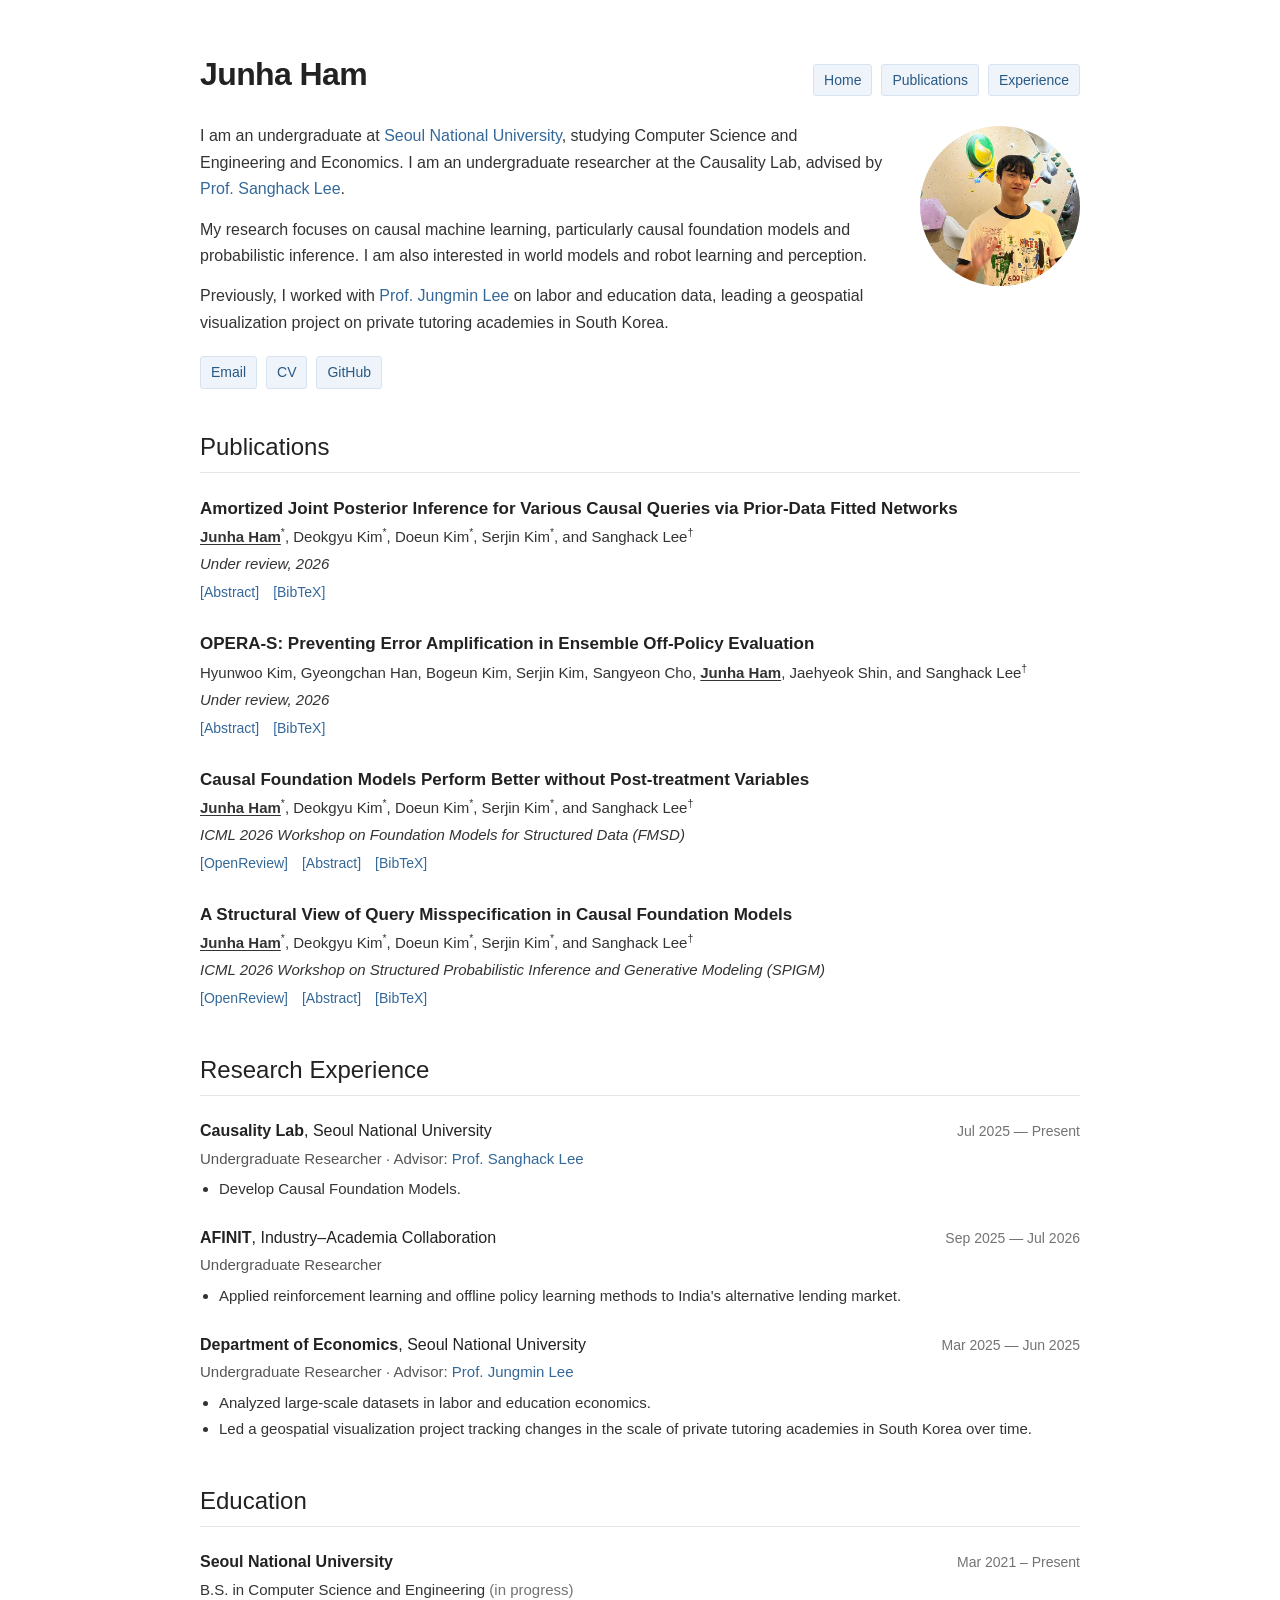
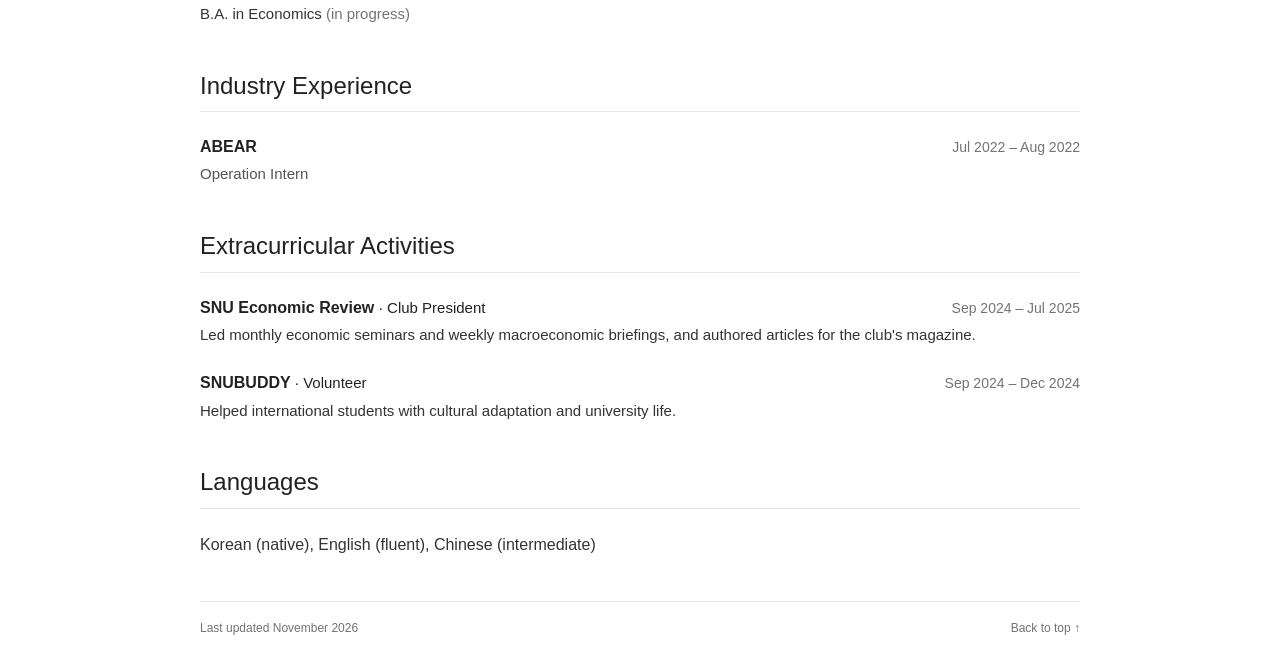
==== index.html @ 823ba38a "Add Junha Ham academic homepage" ====
<!doctype html>
<html lang="en">
<head>
  <meta charset="utf-8">
  <meta name="viewport" content="width=device-width, initial-scale=1">
  <meta name="description" content="Junha Ham is an undergraduate researcher at Seoul National University working on causal machine learning and causal foundation models.">
  <meta name="theme-color" content="#ffffff">
  <meta property="og:type" content="website">
  <meta property="og:title" content="Junha Ham">
  <meta property="og:description" content="Undergraduate researcher at Seoul National University. Causal machine learning, causal foundation models, and probabilistic inference.">
  <meta property="og:url" content="https://junhaham.github.io/">
  <link rel="canonical" href="https://junhaham.github.io/">
  <link rel="icon" type="image/svg+xml" href="assets/favicon.svg">
  <link rel="stylesheet" href="assets/style.css">
  <script src="assets/main.js" defer></script>
  <script type="application/ld+json">{"@context": "https://schema.org", "@type": "Person", "name": "Junha Ham", "url": "https://junhaham.github.io/", "email": "mailto:mattham2002@gmail.com", "jobTitle": "Undergraduate Researcher", "affiliation": {"@type": "Organization", "name": "Seoul National University"}, "sameAs": ["https://github.com/junhaham"], "knowsAbout": ["Causal machine learning", "Causal foundation models", "World models", "Robot learning and perception"]}</script>
  <title>Junha Ham</title>
</head>
<body>
  <a class="skip-link" href="#main">Skip to content</a>
  <div class="page">
    <header class="site-header" id="about">
      <div>
        <h1>Junha Ham</h1>
      </div>
      <nav aria-label="Main navigation">
        <a href="#about">Home</a>
        <a href="#publications">Publications</a>
        <a href="#experience">Experience</a>
      </nav>
    </header>

    <main id="main">
      <section class="about" aria-label="About Junha Ham">
        <div class="intro-text">
        <p>I am an undergraduate at <a href="https://en.snu.ac.kr/" target="_blank" rel="noopener noreferrer">Seoul National University</a>, studying Computer Science and Engineering and Economics. I am an undergraduate researcher at the Causality Lab, advised by <a href="https://www.sanghacklee.me/" target="_blank" rel="noopener noreferrer">Prof. Sanghack Lee</a>.</p>
        <p>My research focuses on causal machine learning, particularly causal foundation models and probabilistic inference. I am also interested in world models and robot learning and perception.</p>
        <p>Previously, I worked with <a href="https://econ.snu.ac.kr/people/faculty?mode=view&amp;profidx=22" target="_blank" rel="noopener noreferrer">Prof. Jungmin Lee</a> on labor and education data, leading a geospatial visualization project on private tutoring academies in South Korea.</p>
        <p class="contact-links"><a href="mailto:mattham2002@gmail.com">Email</a><a href="assets/pdf/Junha_Ham_CV.pdf" target="_blank" rel="noopener">CV</a><a href="https://github.com/junhaham" target="_blank" rel="noopener noreferrer">GitHub</a></p>
        </div>
        <figure class="profile-photo"><img src="assets/profile.jpg" alt="Junha Ham" width="160" height="160"></figure>
      </section>

      <section id="publications" aria-labelledby="publications-heading">
        <h2 id="publications-heading">Publications</h2>
        <div class="publication-list"><article class="publication" id="jointcfm" aria-labelledby="title-jointcfm">
  <h3 class="pub-title" id="title-jointcfm">Amortized Joint Posterior Inference for Various Causal Queries via Prior-Data Fitted Networks</h3>
  <p class="pub-authors"><strong>Junha Ham</strong><sup>*</sup>, Deokgyu Kim<sup>*</sup>, Doeun Kim<sup>*</sup>, Serjin Kim<sup>*</sup>, and Sanghack Lee<sup>†</sup></p>
  <p class="pub-venue">Under review, 2026</p>
  <div class="pub-actions">
    <details class="pub-details"><summary>Abstract</summary><p class="abstract-text">Prior-data fitted networks (PFNs) are transformers pre-trained to approximate posterior predictive distributions under a task prior. Their causal extensions estimate treatment effects from observational data without task-specific retraining. However, existing approaches typically restrict inference to predefined causal quantities, such as treatment effects or outcomes under treatment and control. In particular, they do not capture posterior dependence between the control and treatment conditional expected potential outcomes, limiting users’ ability to ask causal queries involving expected outcomes, treatment effects, and their relationships. Moreover, interval coverage alone does not establish posterior accuracy. To address these gaps, we introduce JointCFM, which integrates the flexibility of Bayesian joint posterior inference into PFNs, jointly capturing the epistemic uncertainty and posterior dependence of the control and treatment conditional expected potential outcomes pair. This enables users to answer various causal queries chosen at inference time from a single posterior without additional model fitting. Using simulation-based calibration, we test necessary calibration conditions for the marginals and posterior dependence, including within prespecified input groups. Under the task prior, experiments support calibration of tested quantities and demonstrate benefits of preserving posterior dependence. On semi-synthetic benchmarks, JointCFM is competitive in probabilistic prediction of conditional average treatment effects.</p></details>
    <details class="pub-details"><summary>BibTeX</summary><pre class="citation-code">@unpublished{ham2026jointcfm,
  title = {Amortized Joint Posterior Inference for Various Causal Queries via Prior-Data Fitted Networks},
  author = {Ham, Junha and Kim, Deokgyu and Kim, Doeun and Kim, Serjin and Lee, Sanghack},
  year = {2026},
  note = {Under review}
}</pre><button type="button" class="copy-button" data-copy>Copy citation</button></details>
  </div>
</article>
<article class="publication" id="opera-s" aria-labelledby="title-opera-s">
  <h3 class="pub-title" id="title-opera-s">OPERA-S: Preventing Error Amplification in Ensemble Off-Policy Evaluation</h3>
  <p class="pub-authors">Hyunwoo Kim, Gyeongchan Han, Bogeun Kim, Serjin Kim, Sangyeon Cho, <strong>Junha Ham</strong>, Jaehyeok Shin, and Sanghack Lee<sup>†</sup></p>
  <p class="pub-venue">Under review, 2026</p>
  <div class="pub-actions">
    <details class="pub-details"><summary>Abstract</summary><p class="abstract-text">Off-policy evaluation (OPE) estimates a target policy’s value from data collected by another policy. Weighting a pool of estimators can improve reliability, but allowing negative weights can amplify errors and produce an estimate worse than every member of the pool. We propose OPERA-S, which filters the estimator pool and learns simplex weights by minimizing the squared deviations of combined bootstrap estimates from a robust estimate of the policy value. The resulting optimization is a convex quadratic program. The simplex constraint guarantees that, on every dataset, the ensemble’s squared error is no greater than the largest squared error among its base estimators. For bounded estimator outputs, we bound the ensemble’s expected squared error under bootstrap resampling relative to the best convex combination of the filtered estimators. Experiments on contextual bandits, tabular reinforcement learning (RL), and D4RL continuous-control tasks demonstrate the effectiveness of OPERA-S in improving the accuracy and reliability of OPE.</p></details>
    <details class="pub-details"><summary>BibTeX</summary><pre class="citation-code">@unpublished{ham2026operas,
  title = {OPERA-S: Preventing Error Amplification in Ensemble Off-Policy Evaluation},
  author = {Kim, Hyunwoo and Han, Gyeongchan and Kim, Bogeun and Kim, Serjin and Cho, Sangyeon and Ham, Junha and Shin, Jaehyeok and Lee, Sanghack},
  year = {2026},
  note = {Under review}
}</pre><button type="button" class="copy-button" data-copy>Copy citation</button></details>
  </div>
</article>
<article class="publication" id="cfm-post-treatment" aria-labelledby="title-cfm-post-treatment">
  <h3 class="pub-title" id="title-cfm-post-treatment"><a href="https://openreview.net/forum?id=ULoLF1aOo1" target="_blank" rel="noopener noreferrer">Causal Foundation Models Perform Better without Post-treatment Variables</a></h3>
  <p class="pub-authors"><strong>Junha Ham</strong><sup>*</sup>, Deokgyu Kim<sup>*</sup>, Doeun Kim<sup>*</sup>, Serjin Kim<sup>*</sup>, and Sanghack Lee<sup>†</sup></p>
  <p class="pub-venue">ICML 2026 Workshop on Foundation Models for Structured Data (FMSD)</p>
  <div class="pub-actions"><a class="paper-link" href="https://openreview.net/forum?id=ULoLF1aOo1" target="_blank" rel="noopener noreferrer">OpenReview</a>
    <details class="pub-details"><summary>Abstract</summary><p class="abstract-text">Causal Foundation Models (CFMs) amortize Bayesian causal inference by pretraining on synthetic datasets, enabling zero-shot Conditional Average Treatment Effect (CATE) estimation. We study the structural bias induced when an inference-time query includes post-treatment covariates. We decompose the resulting CATE bias into three classical components — a natural indirect effect, an interaction term, and a treatment-differenced selection bias — and verify that the empirical CATE error of two representative CFMs, Do-PFN and CausalPFN, is consistent with the corresponding theoretical bounds under mediator and collider conditioning. Empirically, removing post-treatment covariates from the query yields substantial reductions in estimation error across post-treatment topologies, without retraining. As a practical alternative when the structural graph is unavailable, we introduce Treatment-Centric Local Discovery (TC-LD), a lightweight pre-inference filter that recovers most of this improvement on both fully-synthetic and semi-synthetic benchmarks.</p></details>
    <details class="pub-details"><summary>BibTeX</summary><pre class="citation-code">@inproceedings{ham2026cfmposttreatment,
  title = {Causal Foundation Models Perform Better without Post-treatment Variables},
  author = {Ham, Junha and Kim, Deokgyu and Kim, Doeun and Kim, Serjin and Lee, Sanghack},
  year = {2026},
  booktitle = {ICML 2026 Workshop on Foundation Models for Structured Data (FMSD)},
  url = {https://openreview.net/forum?id=ULoLF1aOo1}
}</pre><button type="button" class="copy-button" data-copy>Copy citation</button></details>
  </div>
</article>
<article class="publication" id="cfm-query" aria-labelledby="title-cfm-query">
  <h3 class="pub-title" id="title-cfm-query"><a href="https://openreview.net/forum?id=HZ2mgJ8OJs" target="_blank" rel="noopener noreferrer">A Structural View of Query Misspecification in Causal Foundation Models</a></h3>
  <p class="pub-authors"><strong>Junha Ham</strong><sup>*</sup>, Deokgyu Kim<sup>*</sup>, Doeun Kim<sup>*</sup>, Serjin Kim<sup>*</sup>, and Sanghack Lee<sup>†</sup></p>
  <p class="pub-venue">ICML 2026 Workshop on Structured Probabilistic Inference and Generative Modeling (SPIGM)</p>
  <div class="pub-actions"><a class="paper-link" href="https://openreview.net/forum?id=HZ2mgJ8OJs" target="_blank" rel="noopener noreferrer">OpenReview</a>
    <details class="pub-details"><summary>Abstract</summary><p class="abstract-text">Causal Foundation Models (CFMs) pretrain amortized causal estimators on large collections of synthetic datasets sampled from structural causal model (SCM) priors. At optimal capacity, they recover the corresponding interventional posterior predictive target for queries on the training query surface. We study the failure mode induced when an inference-time query includes a post-treatment covariate. Structurally, we decompose the resulting CATE bias into three components: loss of the natural indirect effect, an interaction penalty, and treatment-differenced selection bias. Distributionally, for models whose training query surface includes post-treatment-conditioned queries, we prove that conditioning on post-treatment values yields strictly positive KL divergence from the marginal interventional law on a positive-measure subset, and we provide closed-form KL decompositions under linear-Gaussian SCMs. Empirically, removing post-treatment covariates from the query yields substantial reductions in PEHE across graph topologies and CFM models without retraining. We further introduce Treatment-Centric Local Discovery (TC-LD), a lightweight pre-inference filter that flags likely post-treatment variables and recovers most of this improvement on our synthetic benchmark.</p></details>
    <details class="pub-details"><summary>BibTeX</summary><pre class="citation-code">@inproceedings{ham2026cfmquery,
  title = {A Structural View of Query Misspecification in Causal Foundation Models},
  author = {Ham, Junha and Kim, Deokgyu and Kim, Doeun and Kim, Serjin and Lee, Sanghack},
  year = {2026},
  booktitle = {ICML 2026 Workshop on Structured Probabilistic Inference and Generative Modeling (SPIGM)},
  url = {https://openreview.net/forum?id=HZ2mgJ8OJs}
}</pre><button type="button" class="copy-button" data-copy>Copy citation</button></details>
  </div>
</article></div>
      </section>

      <section id="experience" aria-labelledby="experience-heading">
        <h2 id="experience-heading">Research Experience</h2>
        <div class="experience-list"><article class="entry">
  <div class="entry-heading"><h3>Causality Lab<span class="entry-organization">, Seoul National University</span></h3><p class="dates">Jul 2025 — Present</p></div>
  <p class="role">Undergraduate Researcher · Advisor: <a href="https://www.sanghacklee.me/" target="_blank" rel="noopener noreferrer">Prof. Sanghack Lee</a></p>
  <ul><li>Develop Causal Foundation Models.</li></ul>
</article>
<article class="entry">
  <div class="entry-heading"><h3>AFINIT<span class="entry-organization">, Industry–Academia Collaboration</span></h3><p class="dates">Sep 2025 — Jul 2026</p></div>
  <p class="role">Undergraduate Researcher</p>
  <ul><li>Applied reinforcement learning and offline policy learning methods to India&#x27;s alternative lending market.</li></ul>
</article>
<article class="entry">
  <div class="entry-heading"><h3>Department of Economics<span class="entry-organization">, Seoul National University</span></h3><p class="dates">Mar 2025 — Jun 2025</p></div>
  <p class="role">Undergraduate Researcher · Advisor: <a href="https://econ.snu.ac.kr/people/faculty?mode=view&amp;profidx=22" target="_blank" rel="noopener noreferrer">Prof. Jungmin Lee</a></p>
  <ul><li>Analyzed large-scale datasets in labor and education economics.</li><li>Led a geospatial visualization project tracking changes in the scale of private tutoring academies in South Korea over time.</li></ul>
</article></div>
      </section>

      <section id="education" aria-labelledby="education-heading">
        <h2 id="education-heading">Education</h2>
        <article class="entry">
          <div class="entry-heading"><h3>Seoul National University</h3><p class="dates">Mar 2021 – Present</p></div>
          <p>B.S. in Computer Science and Engineering <span class="muted">(in progress)</span><br>B.A. in Economics <span class="muted">(in progress)</span></p>
        </article>
      </section>

      <section id="industry" aria-labelledby="industry-heading">
        <h2 id="industry-heading">Industry Experience</h2>
        <article class="entry">
          <div class="entry-heading"><h3>ABEAR</h3><p class="dates">Jul 2022 – Aug 2022</p></div>
          <p class="role">Operation Intern</p>
        </article>
      </section>

      <section id="activities" aria-labelledby="activities-heading">
        <h2 id="activities-heading">Extracurricular Activities</h2>
        <article class="entry">
          <div class="entry-heading"><h3>SNU Economic Review <span class="entry-role">· Club President</span></h3><p class="dates">Sep 2024 – Jul 2025</p></div>
          <p>Led monthly economic seminars and weekly macroeconomic briefings, and authored articles for the club's magazine.</p>
        </article>
        <article class="entry">
          <div class="entry-heading"><h3>SNUBUDDY <span class="entry-role">· Volunteer</span></h3><p class="dates">Sep 2024 – Dec 2024</p></div>
          <p>Helped international students with cultural adaptation and university life.</p>
        </article>
      </section>

      <section id="languages" aria-labelledby="languages-heading">
        <h2 id="languages-heading">Languages</h2>
        <p>Korean (native), English (fluent), Chinese (intermediate)</p>
      </section>
    </main>
    <footer><p>Last updated November 2026</p><a href="#about">Back to top ↑</a></footer>
  </div>
  <div class="toast" role="status" aria-live="polite" hidden></div>
</body>
</html>
---- assets/style.css ----
:root {
  color-scheme: light;
  --text: #333;
  --heading: #222;
  --muted: #737373;
  --link: #346899;
  --line: #e6e6e6;
  --font: Arial, Helvetica, sans-serif;
}

* { box-sizing: border-box; }
html { scroll-padding-top: 24px; }
body {
  margin: 0;
  background: #fff;
  color: var(--text);
  font: 16px/1.65 var(--font);
  -webkit-font-smoothing: antialiased;
}
a { color: var(--link); text-decoration: none; text-underline-offset: 3px; }
a:hover { text-decoration: underline; }
a:focus-visible, button:focus-visible, summary:focus-visible {
  outline: 2px solid var(--link);
  outline-offset: 4px;
}
.page { max-width: 960px; margin: 0 auto; padding: 54px 40px 28px; }
.site-header { display: flex; justify-content: space-between; align-items: baseline; gap: 24px; margin-bottom: 27px; }
h1 { color: var(--heading); font-size: 32px; font-weight: 600; line-height: 1.25; letter-spacing: -.6px; margin: 0; }
nav { display: flex; flex-shrink: 0; flex-wrap: wrap; gap: 9px; font-size: 14px; }
nav a, .contact-links a { color: #285985; background: #eef4fa; border: 1px solid #d7e4ef; border-radius: 3px; padding: 4px 10px; line-height: 1.6; }
nav a:hover, .contact-links a:hover { background: #dfebf6; border-color: #b6cde1; text-decoration: none; }
main { min-width: 0; }
p { margin: 0 0 14px; }
.about p { max-width: 850px; }
.contact-links { display: flex; flex-wrap: wrap; gap: 9px; margin-top: 20px; margin-bottom: 0; font-size: 14px; }
section { margin-bottom: 43px; }
.about { display: grid; grid-template-columns: minmax(0, 1fr) 160px; align-items: start; gap: 36px; margin-bottom: 42px; }
.intro-text { min-width: 0; }
.profile-photo { width: 160px; height: 160px; margin: 3px 0 0; overflow: hidden; border-radius: 50%; }
.profile-photo img { display: block; width: 100%; height: 100%; object-fit: cover; object-position: center 85%; transform: scale(1.2); transform-origin: 100% 65%; }
.photo-placeholder { display: grid; place-items: center; width: 100%; height: 100%; background: #f7f8fa; border: 1px solid #dfe3e8; border-radius: 3px; color: #7b838b; font-size: 14px; }
h2 { color: var(--heading); font-size: 24px; font-weight: 500; line-height: 1.35; margin: 0 0 23px; padding-bottom: 9px; border-bottom: 1px solid var(--line); }
h3 { font-size: 16px; font-weight: 600; line-height: 1.5; color: var(--heading); margin: 0; }
.publication { margin-bottom: 26px; }
.publication:last-child { margin-bottom: 0; }
.pub-title { font-size: 17px; font-weight: 600; line-height: 1.5; margin: 0 0 4px; }
.pub-title a { color: var(--heading); }
.pub-title a:hover { color: var(--link); }
.pub-authors { font-size: 15px; line-height: 1.6; margin: 0 0 3px; }
.pub-authors strong { font-weight: 600; text-decoration: underline; text-underline-offset: 2px; }
sup { font-size: .7em; line-height: 0; }
.pub-venue { font-size: 15px; line-height: 1.6; font-style: italic; margin: 0 0 5px; }
.pub-actions { display: flex; flex-wrap: wrap; gap: 4px 14px; align-items: flex-start; font-size: 14px; line-height: 1.7; }
.paper-link::before, .pub-details summary::before { content: "["; }
.paper-link::after, .pub-details summary::after { content: "]"; }
.pub-details summary { color: var(--link); cursor: pointer; list-style: none; width: fit-content; }
.pub-details summary::-webkit-details-marker { display: none; }
.pub-details[open] { flex-basis: 100%; }
.abstract-text { margin: 7px 0 4px; color: #555; font-size: 15px; max-width: 800px; }
.citation-code { font: 12px/1.65 ui-monospace, SFMono-Regular, Consolas, monospace; background: #f7f7f7; border: 1px solid var(--line); margin: 9px 0; padding: 14px; white-space: pre-wrap; overflow-wrap: anywhere; }
.copy-button { font: 13px/1.5 var(--font); background: #fff; border: 1px solid #ccc; color: var(--text); padding: 4px 10px; cursor: pointer; border-radius: 2px; }
.copy-button:hover { background: #f5f5f5; }
.entry { margin-bottom: 24px; }
.entry:last-child { margin-bottom: 0; }
.entry-heading { display: flex; justify-content: space-between; align-items: baseline; gap: 8px 22px; }
.entry-heading h3 { min-width: 0; }
.entry-organization { font-weight: 400; }
.dates { flex-shrink: 0; color: var(--muted); font-size: 14px; white-space: nowrap; margin: 0; }
.entry p:not(.dates) { font-size: 15px; margin: 3px 0 0; }
.entry .role { color: #555; }
.entry-role { font-weight: 400; font-size: 15px; }
.entry ul { font-size: 15px; padding-left: 19px; margin: 6px 0 0; }
.entry li { margin: 2px 0; }
.muted { color: var(--muted); }
footer { display: flex; justify-content: space-between; gap: 20px; border-top: 1px solid var(--line); padding-top: 17px; color: var(--muted); font-size: 12px; }
footer p { margin: 0; }
footer a { color: var(--muted); }
.skip-link { position: fixed; left: 16px; top: -60px; background: #fff; padding: 8px 14px; z-index: 10; border: 1px solid var(--link); }
.skip-link:focus { top: 12px; }
.toast { position: fixed; bottom: 24px; left: 50%; transform: translateX(-50%); background: #333; color: #fff; padding: 9px 15px; font-size: 14px; max-width: 90vw; z-index: 10; }
.toast[hidden] { display: none; }

@media (max-width: 760px) {
  .page { padding: 36px 28px 25px; }
  .site-header { display: block; margin-bottom: 24px; }
  nav { margin-top: 17px; }
  .about { display: flex; flex-direction: column; gap: 23px; }
  .profile-photo { order: -1; width: 144px; height: 144px; align-self: center; margin: 0; }
  .entry-heading { flex-wrap: wrap; gap: 2px 15px; }
  .dates { flex-basis: 100%; }
}
@media (max-width: 480px) {
  .page { padding: 30px 22px 24px; }
  h1 { font-size: 30px; }
  body { font-size: 15.5px; line-height: 1.65; }
  nav { font-size: 14px; }
  h2 { font-size: 23px; margin-bottom: 20px; }
  .pub-title { font-size: 16px; }
  .publication { margin-bottom: 27px; }
  .pub-authors, .pub-venue { font-size: 14px; }
  .entry-role { display: block; }
  section { margin-bottom: 35px; }
  .about { margin-bottom: 35px; }
  footer { font-size: 11px; }
}
@media print {
  .page { max-width: none; padding: 0; }
  .about { display: block; }
  .profile-photo { display: none; }
  nav, .contact-links, .pub-actions, footer, .toast, .skip-link { display: none !important; }
  body { font-size: 11px; }
  h1 { font-size: 26px; }
  h2 { font-size: 19px; }
  section { margin-bottom: 25px; }
  .publication, .entry { break-inside: avoid; }
  a { color: inherit; }
}
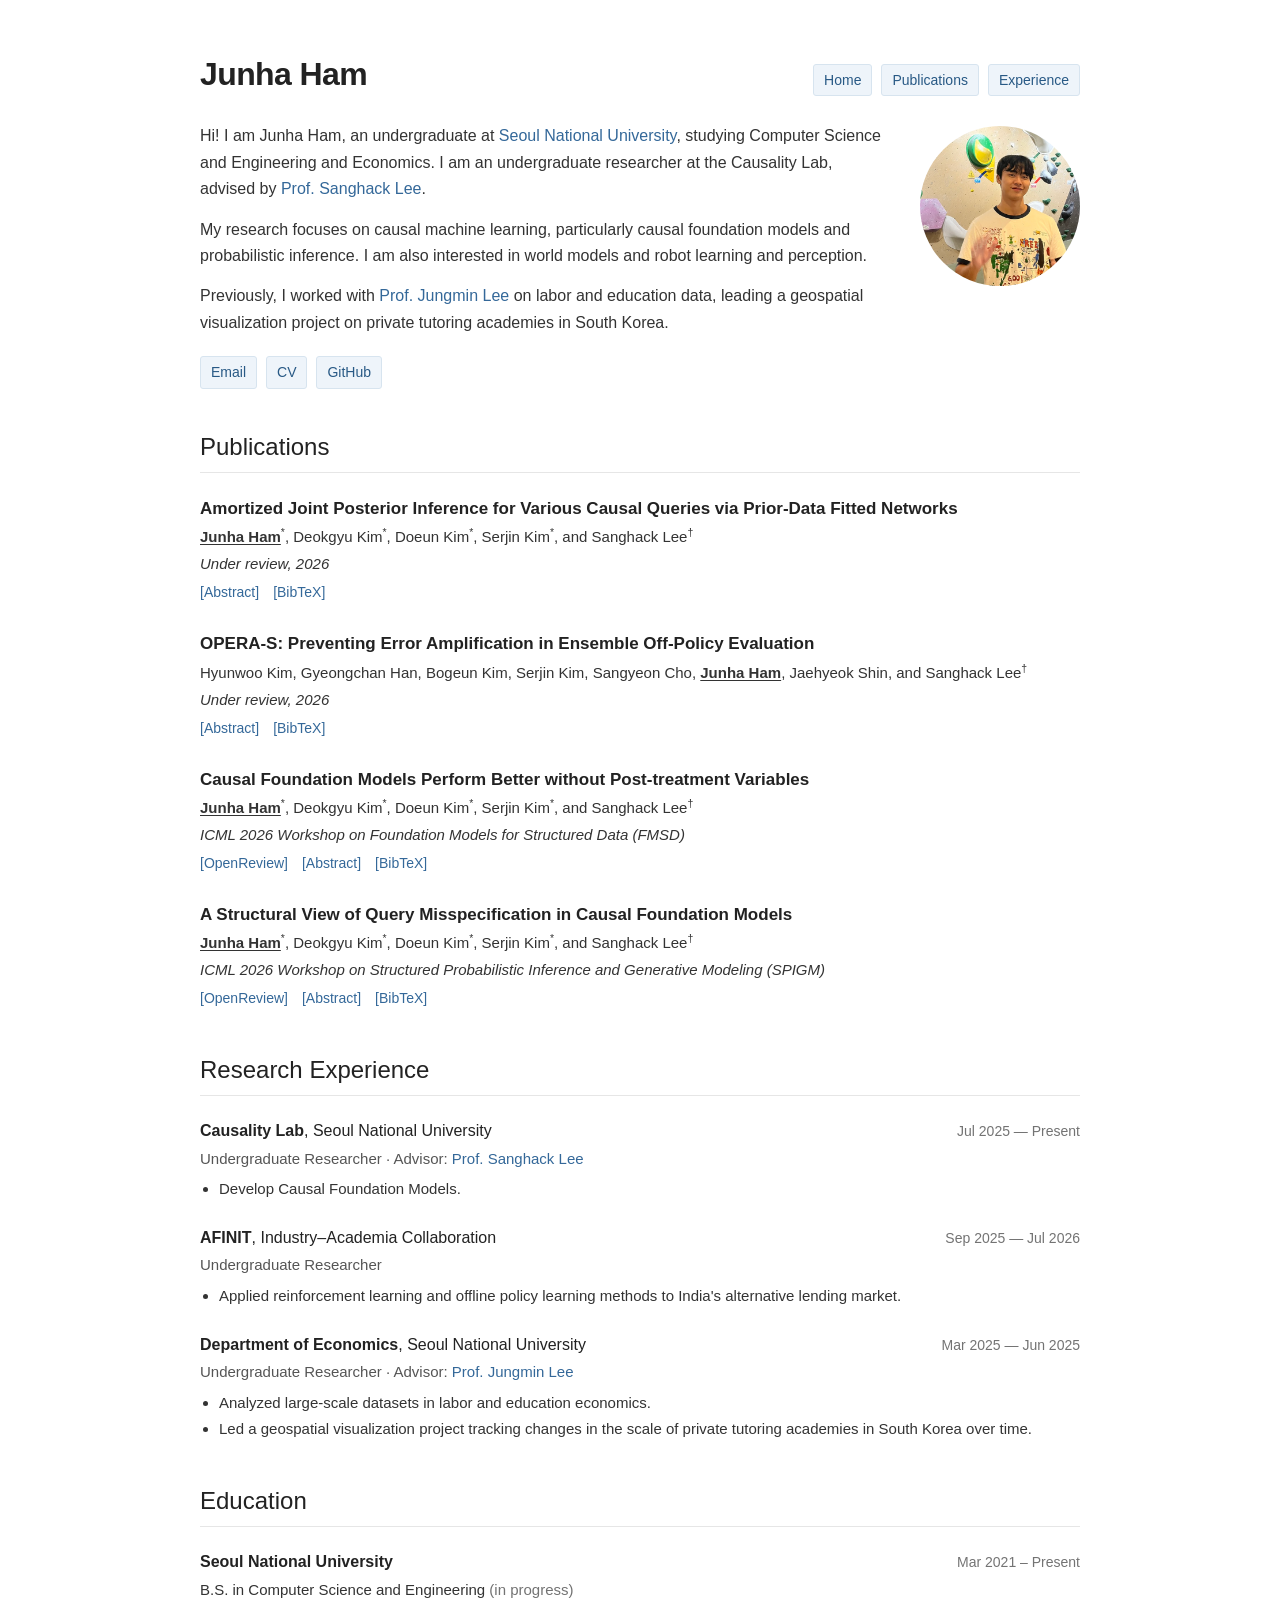
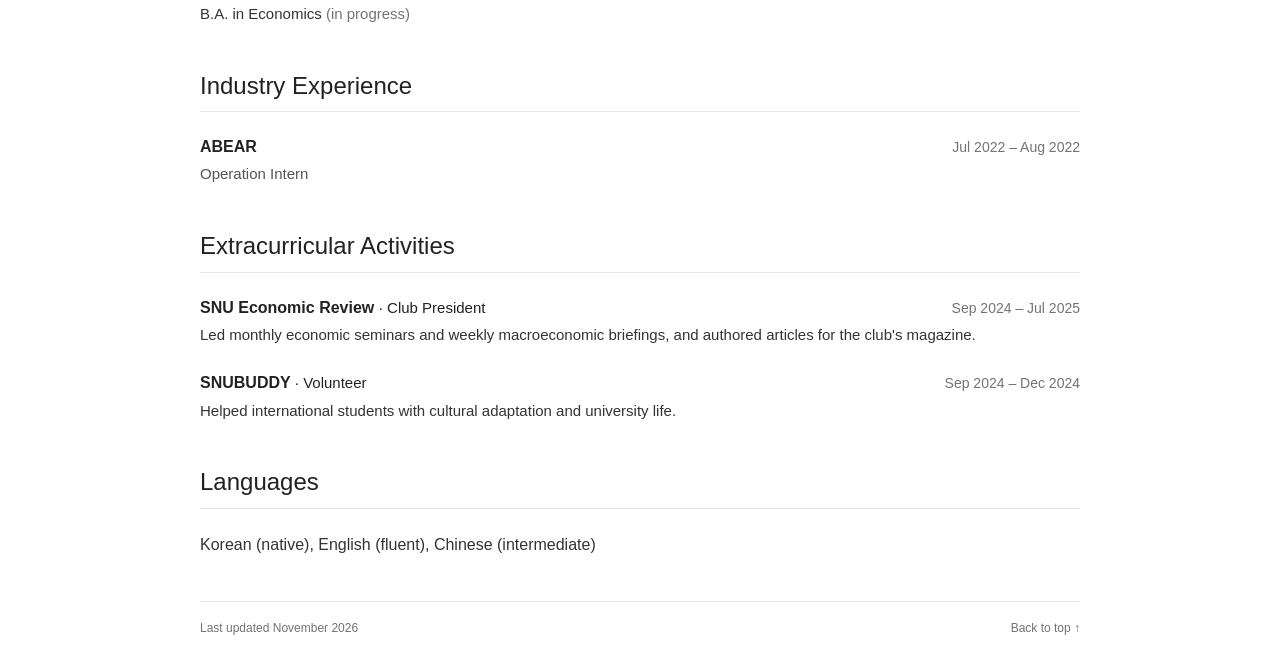
==== commit 6e87a7bd: "Open biography with a personal greeting" ====
--- a/index.html
+++ b/index.html
@@ -33,7 +33,7 @@
     <main id="main">
       <section class="about" aria-label="About Junha Ham">
         <div class="intro-text">
-        <p>I am an undergraduate at <a href="https://en.snu.ac.kr/" target="_blank" rel="noopener noreferrer">Seoul National University</a>, studying Computer Science and Engineering and Economics. I am an undergraduate researcher at the Causality Lab, advised by <a href="https://www.sanghacklee.me/" target="_blank" rel="noopener noreferrer">Prof. Sanghack Lee</a>.</p>
+        <p>Hi! I am Junha Ham, an undergraduate at <a href="https://en.snu.ac.kr/" target="_blank" rel="noopener noreferrer">Seoul National University</a>, studying Computer Science and Engineering and Economics. I am an undergraduate researcher at the Causality Lab, advised by <a href="https://www.sanghacklee.me/" target="_blank" rel="noopener noreferrer">Prof. Sanghack Lee</a>.</p>
         <p>My research focuses on causal machine learning, particularly causal foundation models and probabilistic inference. I am also interested in world models and robot learning and perception.</p>
         <p>Previously, I worked with <a href="https://econ.snu.ac.kr/people/faculty?mode=view&amp;profidx=22" target="_blank" rel="noopener noreferrer">Prof. Jungmin Lee</a> on labor and education data, leading a geospatial visualization project on private tutoring academies in South Korea.</p>
         <p class="contact-links"><a href="mailto:mattham2002@gmail.com">Email</a><a href="assets/pdf/Junha_Ham_CV.pdf" target="_blank" rel="noopener">CV</a><a href="https://github.com/junhaham" target="_blank" rel="noopener noreferrer">GitHub</a></p>
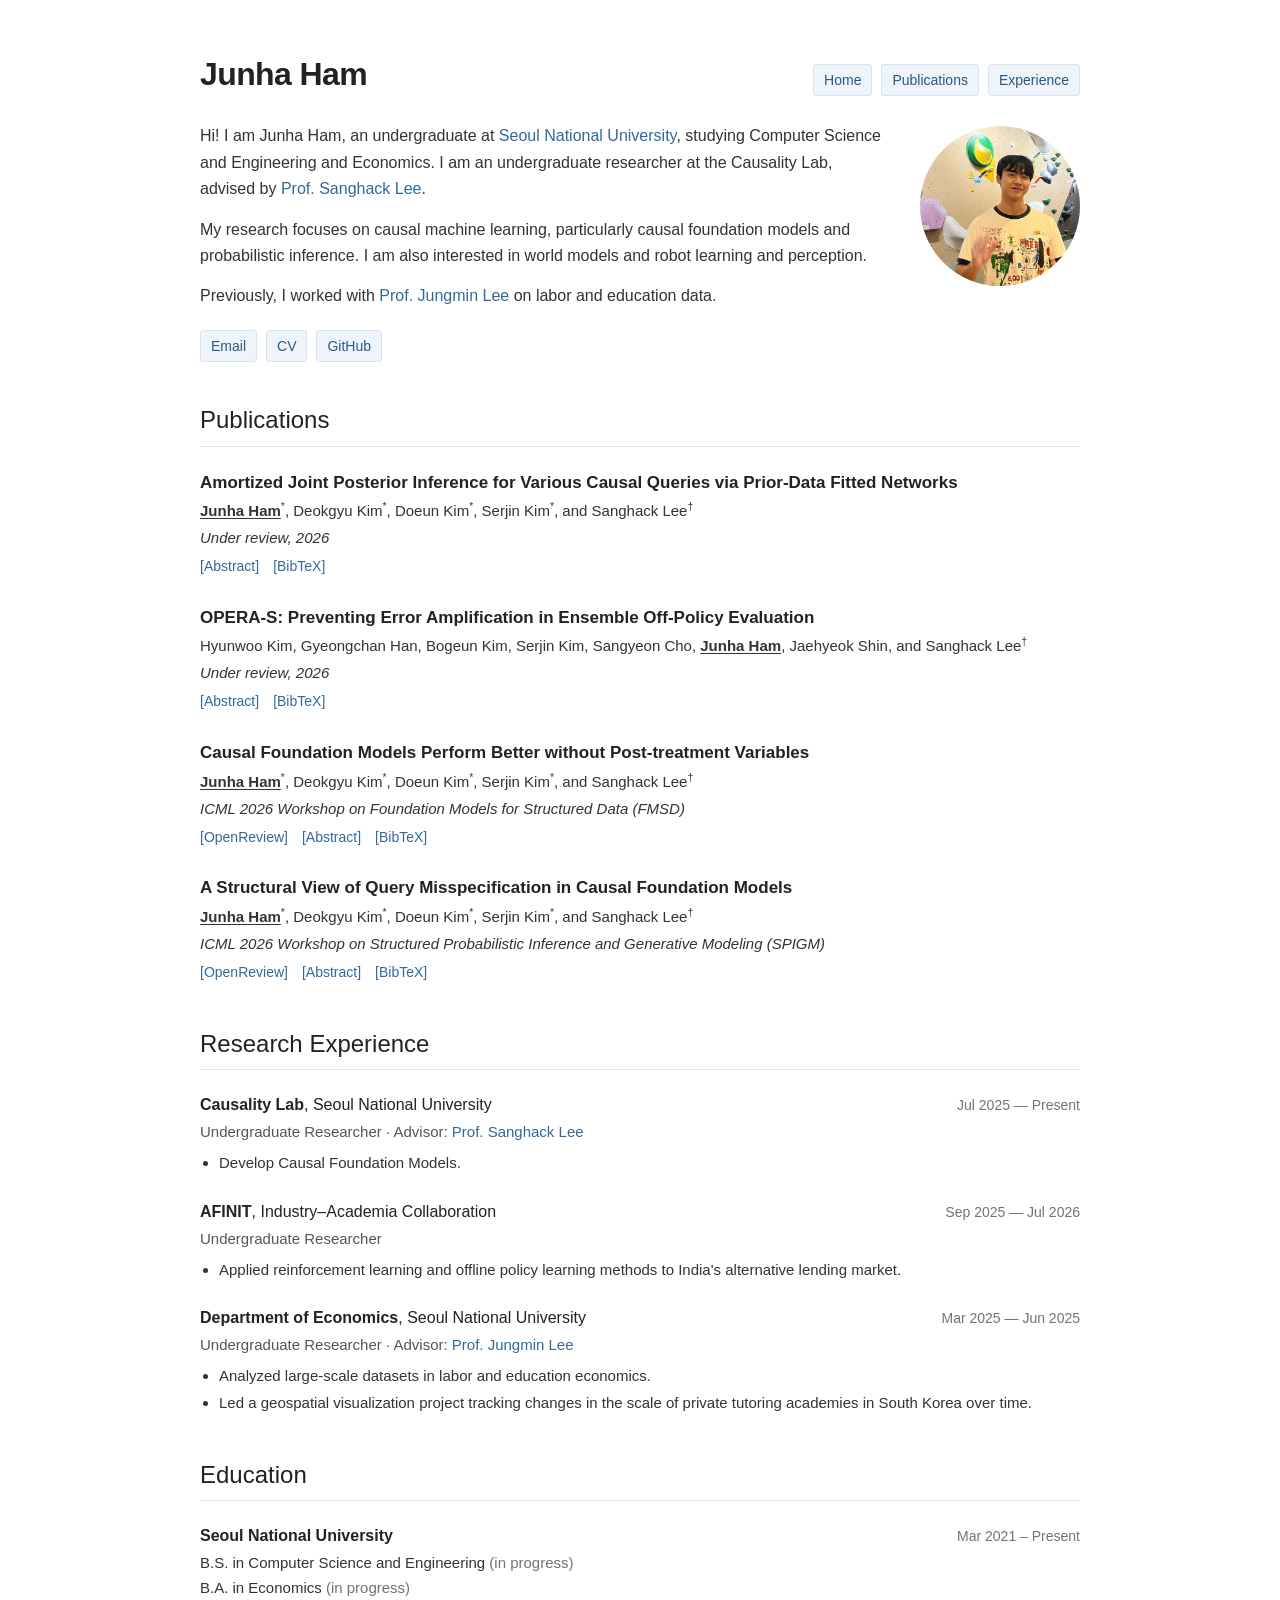
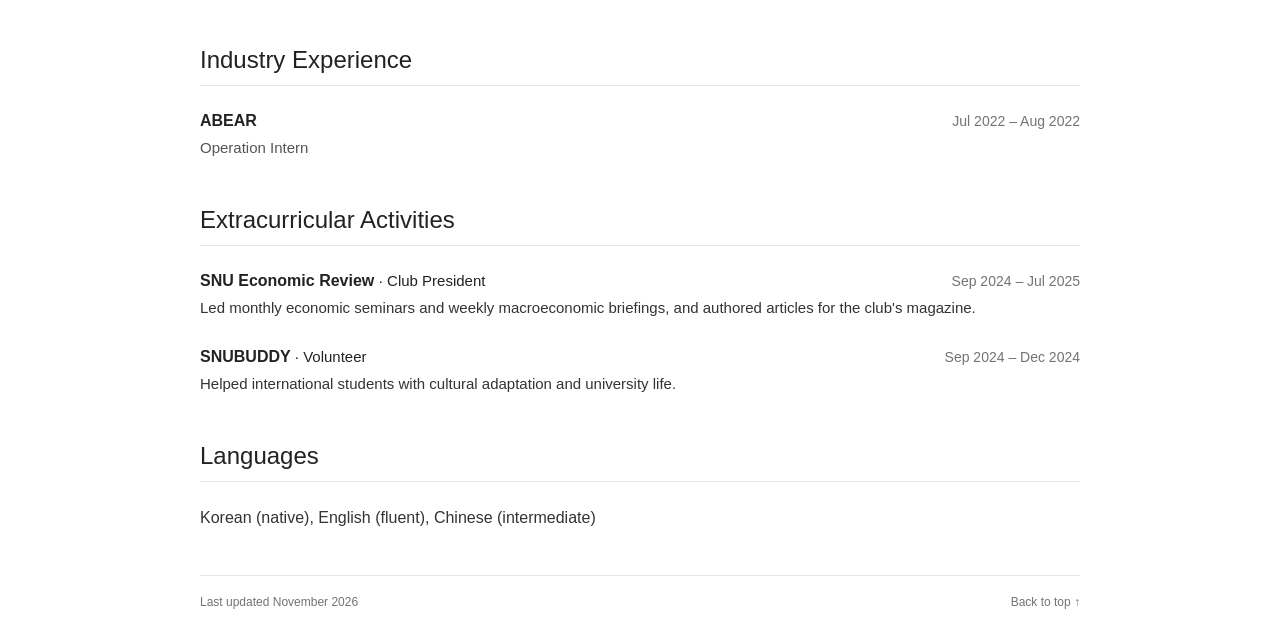
==== commit bfd6d9c3: "Shorten previous research introduction" ====
--- a/index.html
+++ b/index.html
@@ -35,7 +35,7 @@
         <div class="intro-text">
         <p>Hi! I am Junha Ham, an undergraduate at <a href="https://en.snu.ac.kr/" target="_blank" rel="noopener noreferrer">Seoul National University</a>, studying Computer Science and Engineering and Economics. I am an undergraduate researcher at the Causality Lab, advised by <a href="https://www.sanghacklee.me/" target="_blank" rel="noopener noreferrer">Prof. Sanghack Lee</a>.</p>
         <p>My research focuses on causal machine learning, particularly causal foundation models and probabilistic inference. I am also interested in world models and robot learning and perception.</p>
-        <p>Previously, I worked with <a href="https://econ.snu.ac.kr/people/faculty?mode=view&amp;profidx=22" target="_blank" rel="noopener noreferrer">Prof. Jungmin Lee</a> on labor and education data, leading a geospatial visualization project on private tutoring academies in South Korea.</p>
+        <p>Previously, I worked with <a href="https://econ.snu.ac.kr/people/faculty?mode=view&amp;profidx=22" target="_blank" rel="noopener noreferrer">Prof. Jungmin Lee</a> on labor and education data.</p>
         <p class="contact-links"><a href="mailto:mattham2002@gmail.com">Email</a><a href="assets/pdf/Junha_Ham_CV.pdf" target="_blank" rel="noopener">CV</a><a href="https://github.com/junhaham" target="_blank" rel="noopener noreferrer">GitHub</a></p>
         </div>
         <figure class="profile-photo"><img src="assets/profile.jpg" alt="Junha Ham" width="160" height="160"></figure>
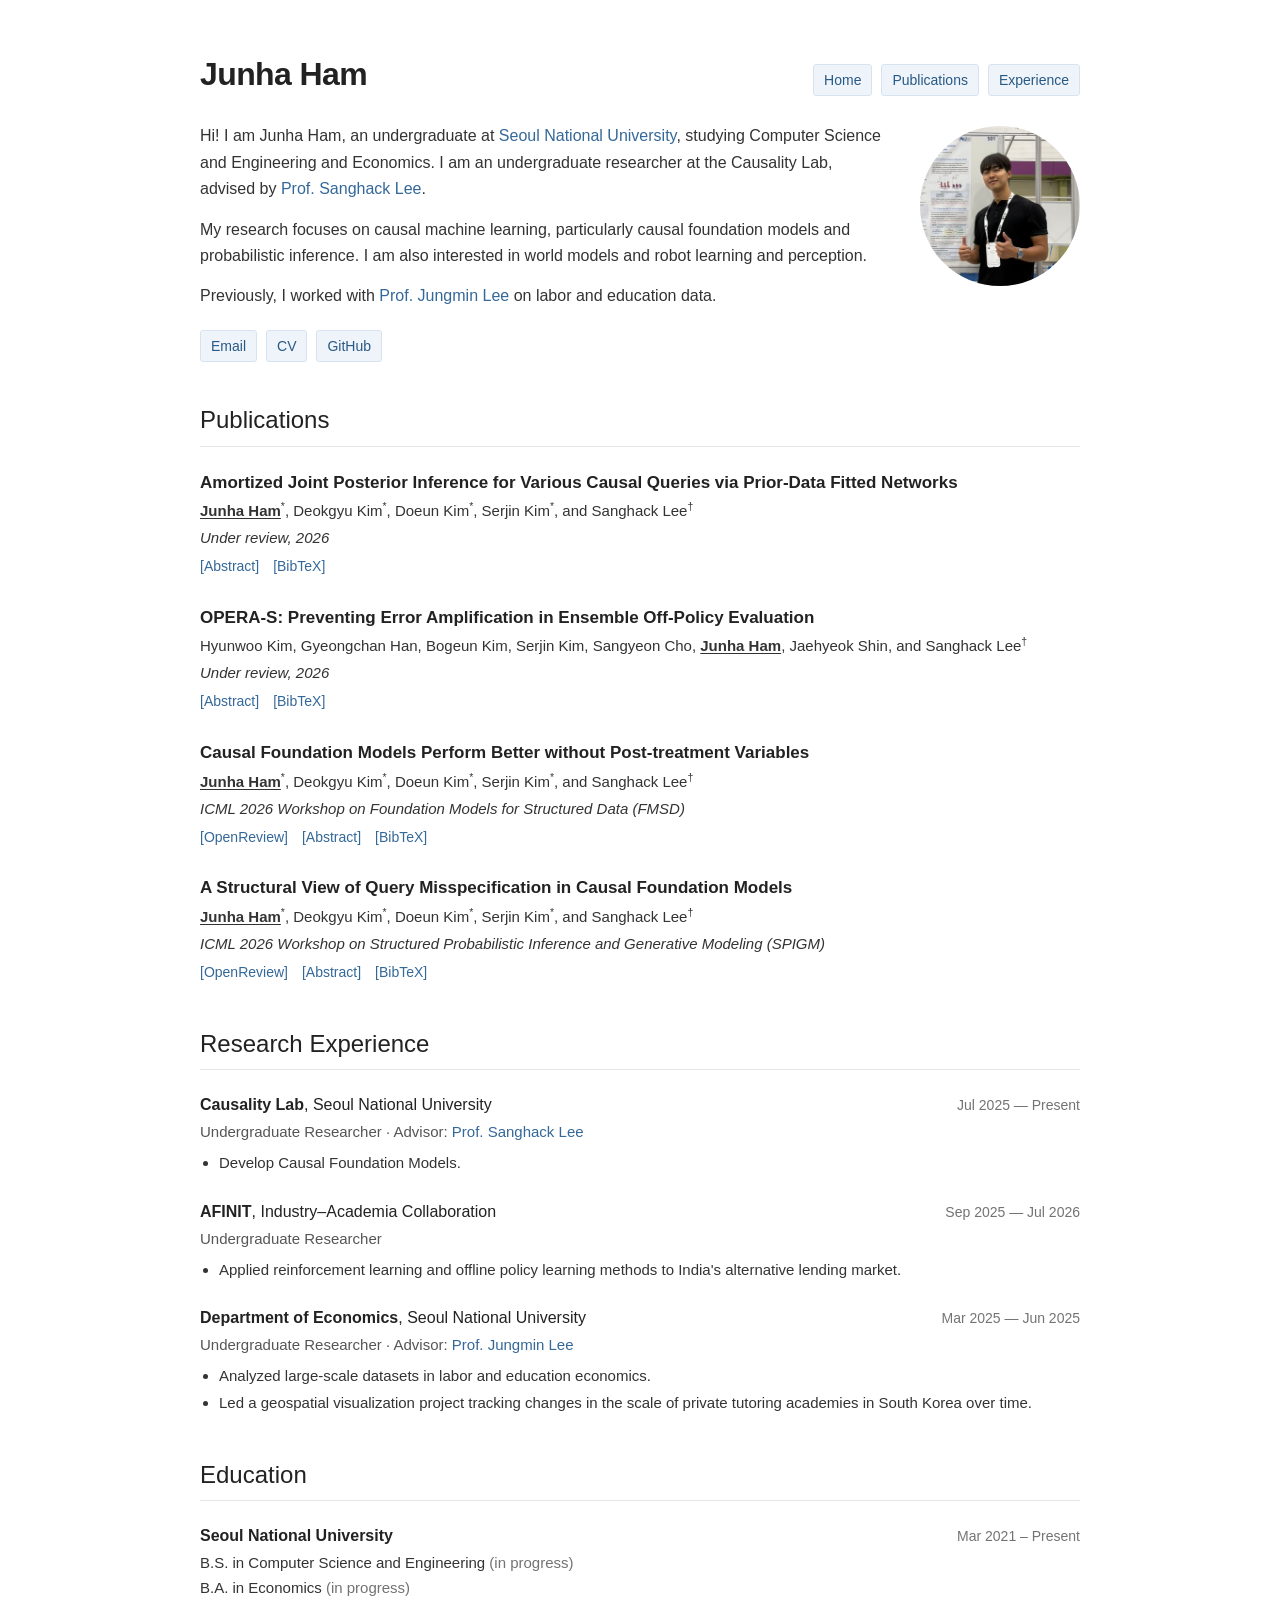
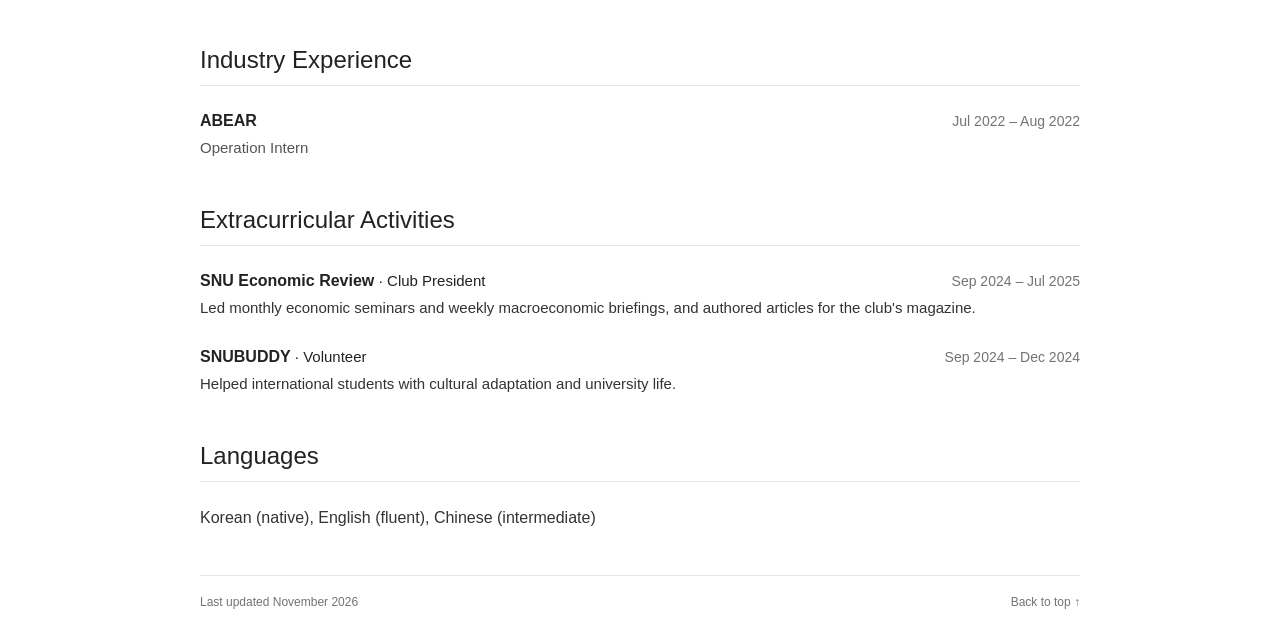
==== commit 7e8eac64: "Replace profile photo with conference portrait" ====
--- a/index.html
+++ b/index.html
@@ -38,7 +38,7 @@
         <p>Previously, I worked with <a href="https://econ.snu.ac.kr/people/faculty?mode=view&amp;profidx=22" target="_blank" rel="noopener noreferrer">Prof. Jungmin Lee</a> on labor and education data.</p>
         <p class="contact-links"><a href="mailto:mattham2002@gmail.com">Email</a><a href="assets/pdf/Junha_Ham_CV.pdf" target="_blank" rel="noopener">CV</a><a href="https://github.com/junhaham" target="_blank" rel="noopener noreferrer">GitHub</a></p>
         </div>
-        <figure class="profile-photo"><img src="assets/profile.jpg" alt="Junha Ham" width="160" height="160"></figure>
+        <figure class="profile-photo"><img src="assets/profile-conference.jpg" alt="Junha Ham" width="160" height="160"></figure>
       </section>
 
       <section id="publications" aria-labelledby="publications-heading">
--- a/assets/style.css
+++ b/assets/style.css
@@ -37,7 +37,7 @@
 .about { display: grid; grid-template-columns: minmax(0, 1fr) 160px; align-items: start; gap: 36px; margin-bottom: 42px; }
 .intro-text { min-width: 0; }
 .profile-photo { width: 160px; height: 160px; margin: 3px 0 0; overflow: hidden; border-radius: 50%; }
-.profile-photo img { display: block; width: 100%; height: 100%; object-fit: cover; object-position: center 85%; transform: scale(1.2); transform-origin: 100% 65%; }
+.profile-photo img { display: block; width: 100%; height: 100%; object-fit: cover; object-position: 57% 52%; transform: scale(2.26); transform-origin: 57% 52%; }
 .photo-placeholder { display: grid; place-items: center; width: 100%; height: 100%; background: #f7f8fa; border: 1px solid #dfe3e8; border-radius: 3px; color: #7b838b; font-size: 14px; }
 h2 { color: var(--heading); font-size: 24px; font-weight: 500; line-height: 1.35; margin: 0 0 23px; padding-bottom: 9px; border-bottom: 1px solid var(--line); }
 h3 { font-size: 16px; font-weight: 600; line-height: 1.5; color: var(--heading); margin: 0; }
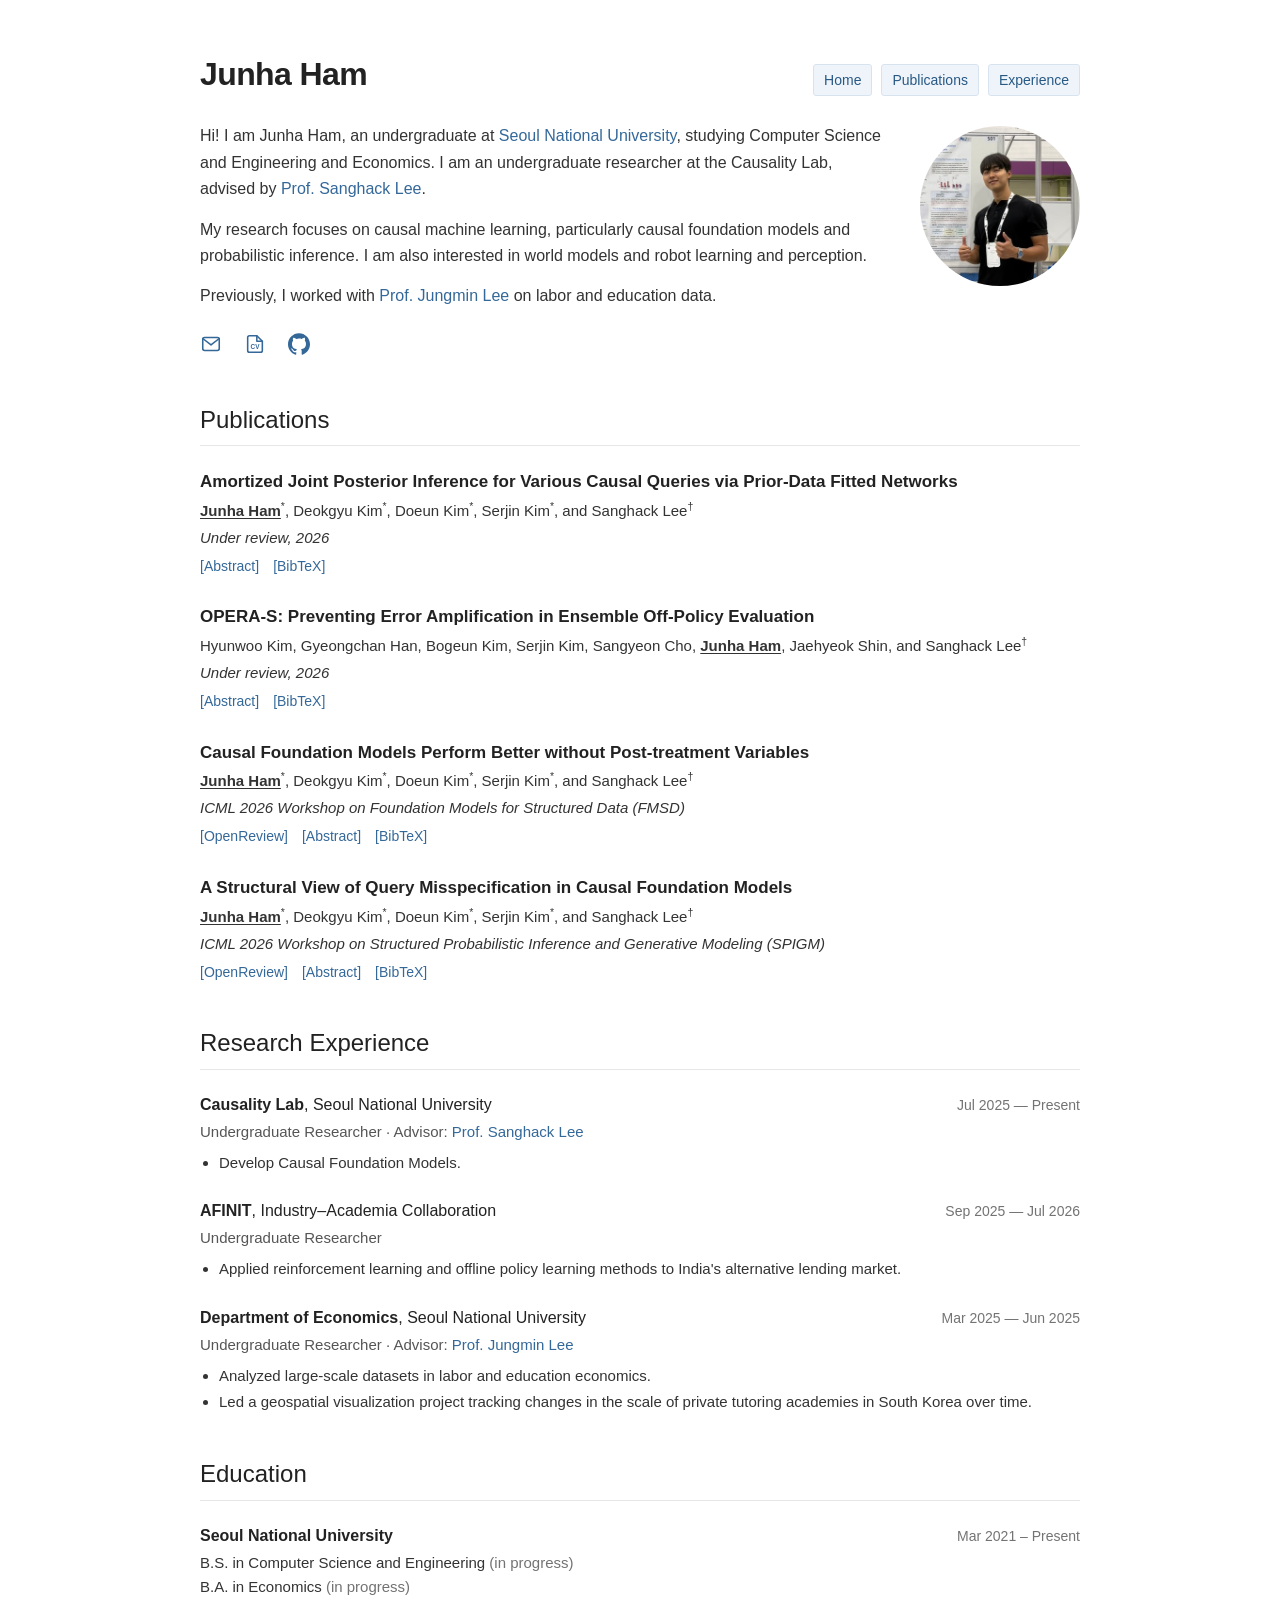
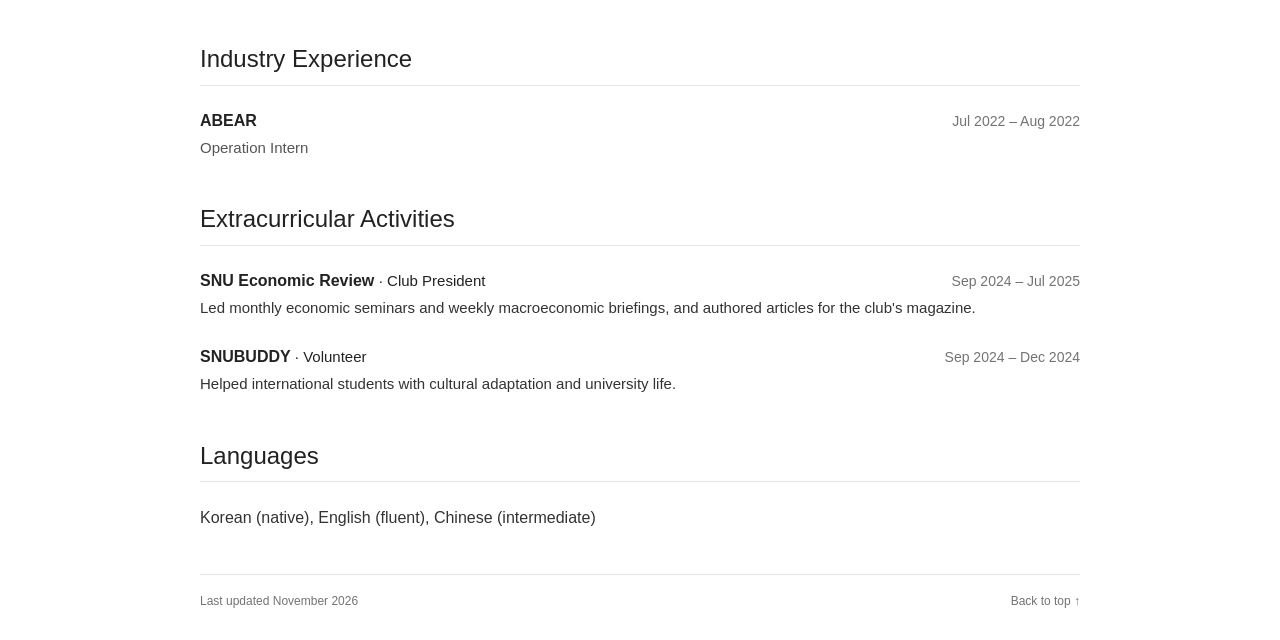
==== commit df73c994: "Use icons for email CV and GitHub links" ====
--- a/index.html
+++ b/index.html
@@ -36,7 +36,17 @@
         <p>Hi! I am Junha Ham, an undergraduate at <a href="https://en.snu.ac.kr/" target="_blank" rel="noopener noreferrer">Seoul National University</a>, studying Computer Science and Engineering and Economics. I am an undergraduate researcher at the Causality Lab, advised by <a href="https://www.sanghacklee.me/" target="_blank" rel="noopener noreferrer">Prof. Sanghack Lee</a>.</p>
         <p>My research focuses on causal machine learning, particularly causal foundation models and probabilistic inference. I am also interested in world models and robot learning and perception.</p>
         <p>Previously, I worked with <a href="https://econ.snu.ac.kr/people/faculty?mode=view&amp;profidx=22" target="_blank" rel="noopener noreferrer">Prof. Jungmin Lee</a> on labor and education data.</p>
-        <p class="contact-links"><a href="mailto:mattham2002@gmail.com">Email</a><a href="assets/pdf/Junha_Ham_CV.pdf" target="_blank" rel="noopener">CV</a><a href="https://github.com/junhaham" target="_blank" rel="noopener noreferrer">GitHub</a></p>
+        <p class="contact-links">
+          <a href="mailto:mattham2002@gmail.com" aria-label="Email Junha Ham" title="Email">
+            <svg viewBox="0 0 24 24" fill="none" stroke="currentColor" stroke-width="1.7" stroke-linecap="round" stroke-linejoin="round" aria-hidden="true" focusable="false"><rect x="3" y="5" width="18" height="14" rx="2"/><path d="m3 6 9 7 9-7"/></svg>
+          </a>
+          <a href="assets/pdf/Junha_Ham_CV.pdf" target="_blank" rel="noopener" aria-label="View CV (PDF)" title="CV (PDF)">
+            <svg viewBox="0 0 24 24" fill="none" stroke="currentColor" stroke-width="1.7" stroke-linecap="round" stroke-linejoin="round" aria-hidden="true" focusable="false"><path d="M14 3H6a2 2 0 0 0-2 2v14a2 2 0 0 0 2 2h12a2 2 0 0 0 2-2V9Z"/><path d="M14 3v6h6"/><text x="12" y="17.5" text-anchor="middle" fill="currentColor" stroke="none" font-family="Arial, sans-serif" font-size="7" font-weight="700">CV</text></svg>
+          </a>
+          <a href="https://github.com/junhaham" target="_blank" rel="noopener noreferrer" aria-label="GitHub profile" title="GitHub">
+            <svg viewBox="0 0 24 24" fill="currentColor" aria-hidden="true" focusable="false"><path d="M12 .297C5.37.297 0 5.67 0 12.297c0 5.303 3.438 9.8 8.205 11.385.6.113.82-.258.82-.577 0-.285-.01-1.04-.015-2.04-3.338.724-4.043-1.61-4.043-1.61-.546-1.387-1.333-1.756-1.333-1.756-1.09-.745.083-.729.083-.729 1.205.084 1.838 1.237 1.838 1.237 1.07 1.835 2.807 1.305 3.492.998.108-.776.418-1.305.762-1.605-2.665-.3-5.467-1.334-5.467-5.93 0-1.31.465-2.38 1.235-3.22-.135-.303-.54-1.524.105-3.176 0 0 1.005-.322 3.3 1.23a11.52 11.52 0 0 1 3-.404c1.02.005 2.045.138 3 .404 2.28-1.552 3.285-1.23 3.285-1.23.645 1.652.24 2.873.12 3.176.765.84 1.23 1.91 1.23 3.22 0 4.61-2.805 5.625-5.475 5.92.43.37.81 1.096.81 2.22 0 1.606-.015 2.896-.015 3.286 0 .315.21.69.825.57C20.565 22.092 24 17.592 24 12.297c0-6.627-5.373-12-12-12"/></svg>
+          </a>
+        </p>
         </div>
         <figure class="profile-photo"><img src="assets/profile-conference.jpg" alt="Junha Ham" width="160" height="160"></figure>
       </section>
--- a/assets/style.css
+++ b/assets/style.css
@@ -27,12 +27,15 @@
 .site-header { display: flex; justify-content: space-between; align-items: baseline; gap: 24px; margin-bottom: 27px; }
 h1 { color: var(--heading); font-size: 32px; font-weight: 600; line-height: 1.25; letter-spacing: -.6px; margin: 0; }
 nav { display: flex; flex-shrink: 0; flex-wrap: wrap; gap: 9px; font-size: 14px; }
-nav a, .contact-links a { color: #285985; background: #eef4fa; border: 1px solid #d7e4ef; border-radius: 3px; padding: 4px 10px; line-height: 1.6; }
-nav a:hover, .contact-links a:hover { background: #dfebf6; border-color: #b6cde1; text-decoration: none; }
+nav a { color: #285985; background: #eef4fa; border: 1px solid #d7e4ef; border-radius: 3px; padding: 4px 10px; line-height: 1.6; }
+nav a:hover { background: #dfebf6; border-color: #b6cde1; text-decoration: none; }
 main { min-width: 0; }
 p { margin: 0 0 14px; }
 .about p { max-width: 850px; }
-.contact-links { display: flex; flex-wrap: wrap; gap: 9px; margin-top: 20px; margin-bottom: 0; font-size: 14px; }
+.contact-links { display: flex; flex-wrap: wrap; gap: 8px; margin: 16px 0 0 -7px; }
+.contact-links a { display: inline-flex; align-items: center; justify-content: center; width: 36px; height: 36px; color: var(--link); border-radius: 4px; line-height: 1; }
+.contact-links a:hover { background: #eef4fa; text-decoration: none; }
+.contact-links svg { display: block; width: 22px; height: 22px; }
 section { margin-bottom: 43px; }
 .about { display: grid; grid-template-columns: minmax(0, 1fr) 160px; align-items: start; gap: 36px; margin-bottom: 42px; }
 .intro-text { min-width: 0; }
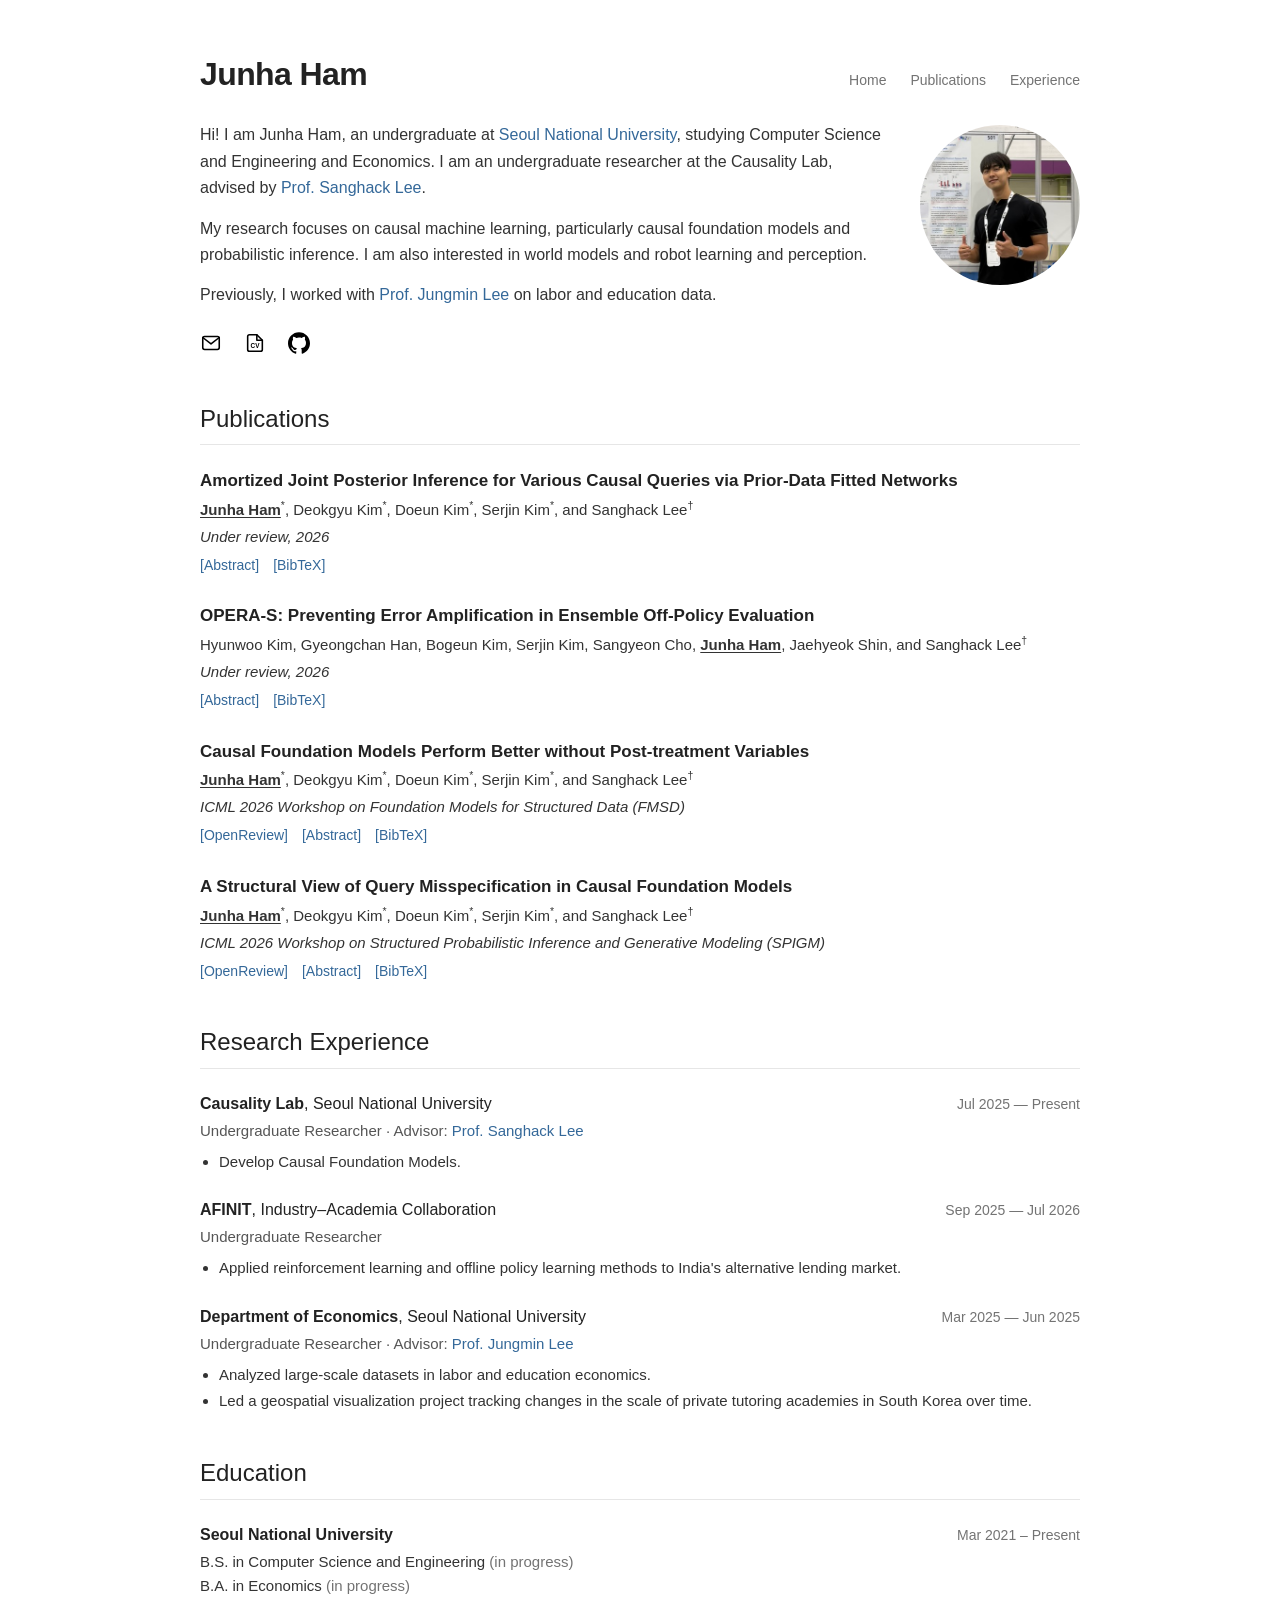
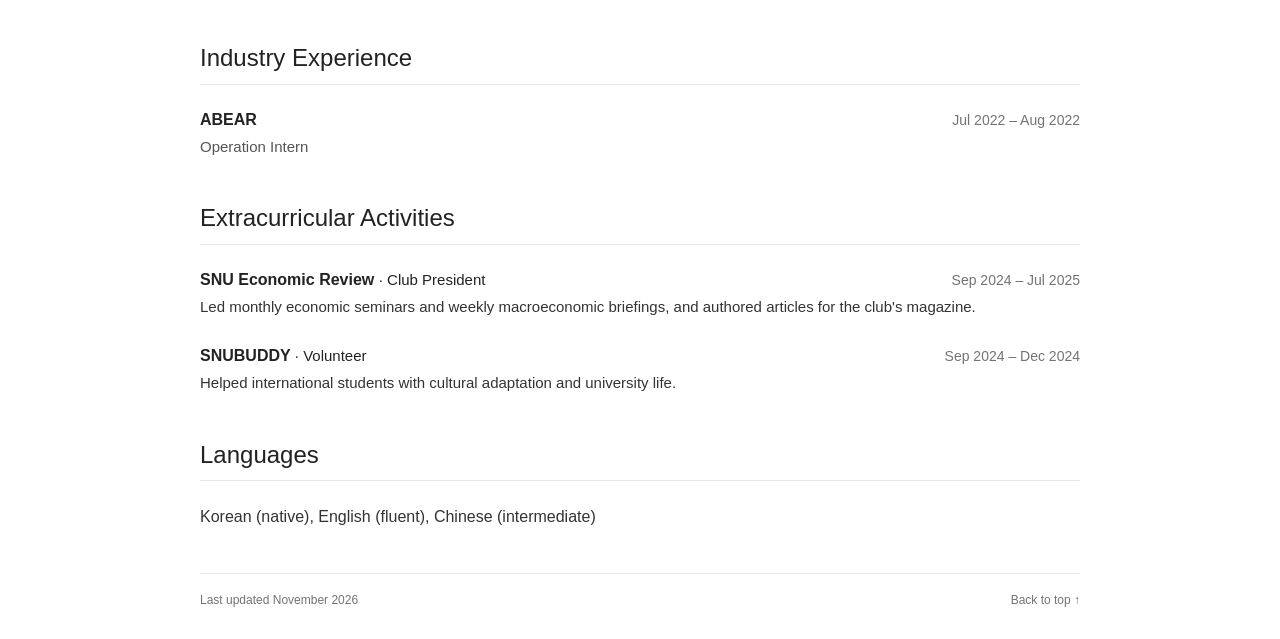
==== commit ce5874cd: "Refresh cached styles when the stylesheet changes" ====
--- a/index.html
+++ b/index.html
@@ -11,7 +11,7 @@
   <meta property="og:url" content="https://junhaham.github.io/">
   <link rel="canonical" href="https://junhaham.github.io/">
   <link rel="icon" type="image/svg+xml" href="assets/favicon.svg">
-  <link rel="stylesheet" href="assets/style.css">
+  <link rel="stylesheet" href="assets/style.css?v=b518c3a0e002">
   <script src="assets/main.js" defer></script>
   <script type="application/ld+json">{"@context": "https://schema.org", "@type": "Person", "name": "Junha Ham", "url": "https://junhaham.github.io/", "email": "mailto:mattham2002@gmail.com", "jobTitle": "Undergraduate Researcher", "affiliation": {"@type": "Organization", "name": "Seoul National University"}, "sameAs": ["https://github.com/junhaham"], "knowsAbout": ["Causal machine learning", "Causal foundation models", "World models", "Robot learning and perception"]}</script>
   <title>Junha Ham</title>
--- a/assets/style.css
+++ b/assets/style.css
@@ -9,7 +9,7 @@
 }
 
 * { box-sizing: border-box; }
-html { scroll-padding-top: 24px; }
+html { scroll-padding-top: 24px; scroll-behavior: smooth; }
 body {
   margin: 0;
   background: #fff;
@@ -26,15 +26,15 @@
 .page { max-width: 960px; margin: 0 auto; padding: 54px 40px 28px; }
 .site-header { display: flex; justify-content: space-between; align-items: baseline; gap: 24px; margin-bottom: 27px; }
 h1 { color: var(--heading); font-size: 32px; font-weight: 600; line-height: 1.25; letter-spacing: -.6px; margin: 0; }
-nav { display: flex; flex-shrink: 0; flex-wrap: wrap; gap: 9px; font-size: 14px; }
-nav a { color: #285985; background: #eef4fa; border: 1px solid #d7e4ef; border-radius: 3px; padding: 4px 10px; line-height: 1.6; }
-nav a:hover { background: #dfebf6; border-color: #b6cde1; text-decoration: none; }
+nav { display: flex; flex-shrink: 0; flex-wrap: wrap; gap: 24px; font-size: 14px; }
+nav a { color: var(--muted); background: transparent; padding: 4px 0; line-height: 1.6; }
+nav a:hover { color: #111; text-decoration: none; }
 main { min-width: 0; }
 p { margin: 0 0 14px; }
 .about p { max-width: 850px; }
 .contact-links { display: flex; flex-wrap: wrap; gap: 8px; margin: 16px 0 0 -7px; }
-.contact-links a { display: inline-flex; align-items: center; justify-content: center; width: 36px; height: 36px; color: var(--link); border-radius: 4px; line-height: 1; }
-.contact-links a:hover { background: #eef4fa; text-decoration: none; }
+.contact-links a { display: inline-flex; align-items: center; justify-content: center; width: 36px; height: 36px; color: #000; border-radius: 4px; line-height: 1; }
+.contact-links a:hover { background: #f5f5f5; text-decoration: none; }
 .contact-links svg { display: block; width: 22px; height: 22px; }
 section { margin-bottom: 43px; }
 .about { display: grid; grid-template-columns: minmax(0, 1fr) 160px; align-items: start; gap: 36px; margin-bottom: 42px; }
@@ -106,6 +106,9 @@
   .about { margin-bottom: 35px; }
   footer { font-size: 11px; }
 }
+@media (prefers-reduced-motion: reduce) {
+  html { scroll-behavior: auto; }
+}
 @media print {
   .page { max-width: none; padding: 0; }
   .about { display: block; }
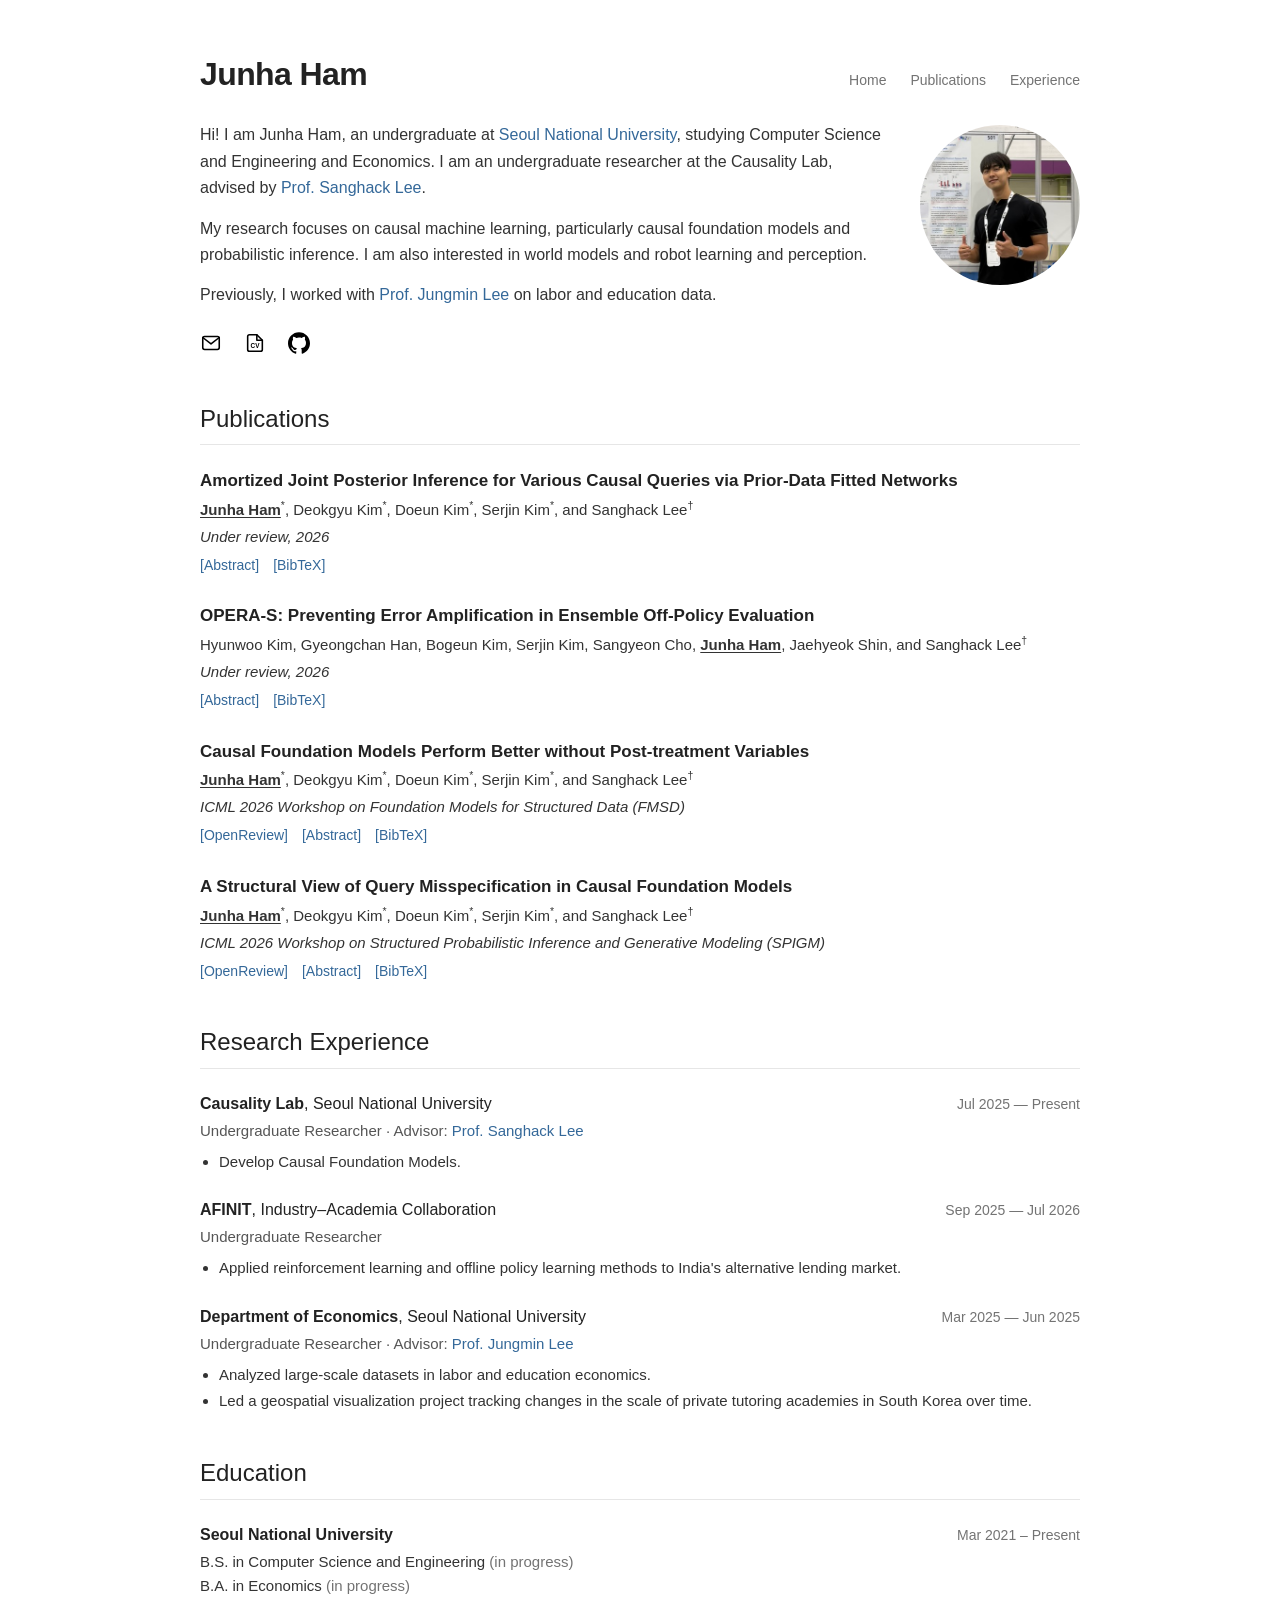
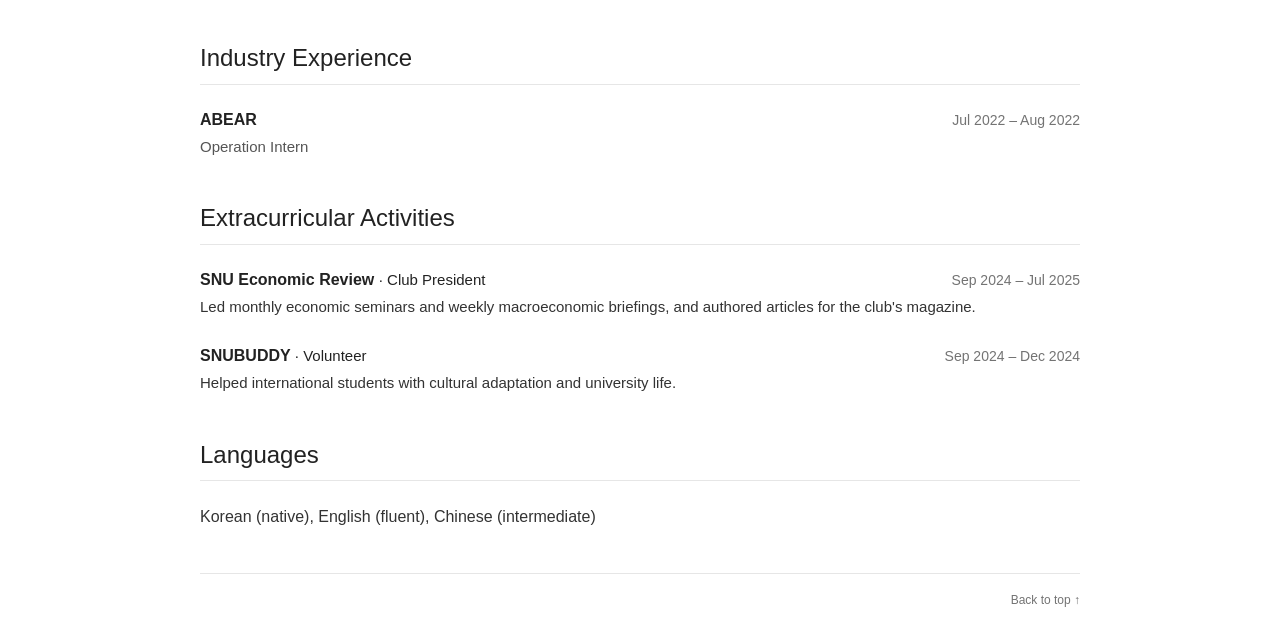
==== commit 6d491d35: "Remove last updated date from homepage footer" ====
--- a/index.html
+++ b/index.html
@@ -11,7 +11,7 @@
   <meta property="og:url" content="https://junhaham.github.io/">
   <link rel="canonical" href="https://junhaham.github.io/">
   <link rel="icon" type="image/svg+xml" href="assets/favicon.svg">
-  <link rel="stylesheet" href="assets/style.css?v=b518c3a0e002">
+  <link rel="stylesheet" href="assets/style.css?v=92e3eb297f1d">
   <script src="assets/main.js" defer></script>
   <script type="application/ld+json">{"@context": "https://schema.org", "@type": "Person", "name": "Junha Ham", "url": "https://junhaham.github.io/", "email": "mailto:mattham2002@gmail.com", "jobTitle": "Undergraduate Researcher", "affiliation": {"@type": "Organization", "name": "Seoul National University"}, "sameAs": ["https://github.com/junhaham"], "knowsAbout": ["Causal machine learning", "Causal foundation models", "World models", "Robot learning and perception"]}</script>
   <title>Junha Ham</title>
@@ -165,7 +165,7 @@
         <p>Korean (native), English (fluent), Chinese (intermediate)</p>
       </section>
     </main>
-    <footer><p>Last updated November 2026</p><a href="#about">Back to top ↑</a></footer>
+    <footer><a href="#about">Back to top ↑</a></footer>
   </div>
   <div class="toast" role="status" aria-live="polite" hidden></div>
 </body>
--- a/assets/style.css
+++ b/assets/style.css
@@ -75,8 +75,7 @@
 .entry ul { font-size: 15px; padding-left: 19px; margin: 6px 0 0; }
 .entry li { margin: 2px 0; }
 .muted { color: var(--muted); }
-footer { display: flex; justify-content: space-between; gap: 20px; border-top: 1px solid var(--line); padding-top: 17px; color: var(--muted); font-size: 12px; }
-footer p { margin: 0; }
+footer { display: flex; justify-content: flex-end; border-top: 1px solid var(--line); padding-top: 17px; color: var(--muted); font-size: 12px; }
 footer a { color: var(--muted); }
 .skip-link { position: fixed; left: 16px; top: -60px; background: #fff; padding: 8px 14px; z-index: 10; border: 1px solid var(--link); }
 .skip-link:focus { top: 12px; }
